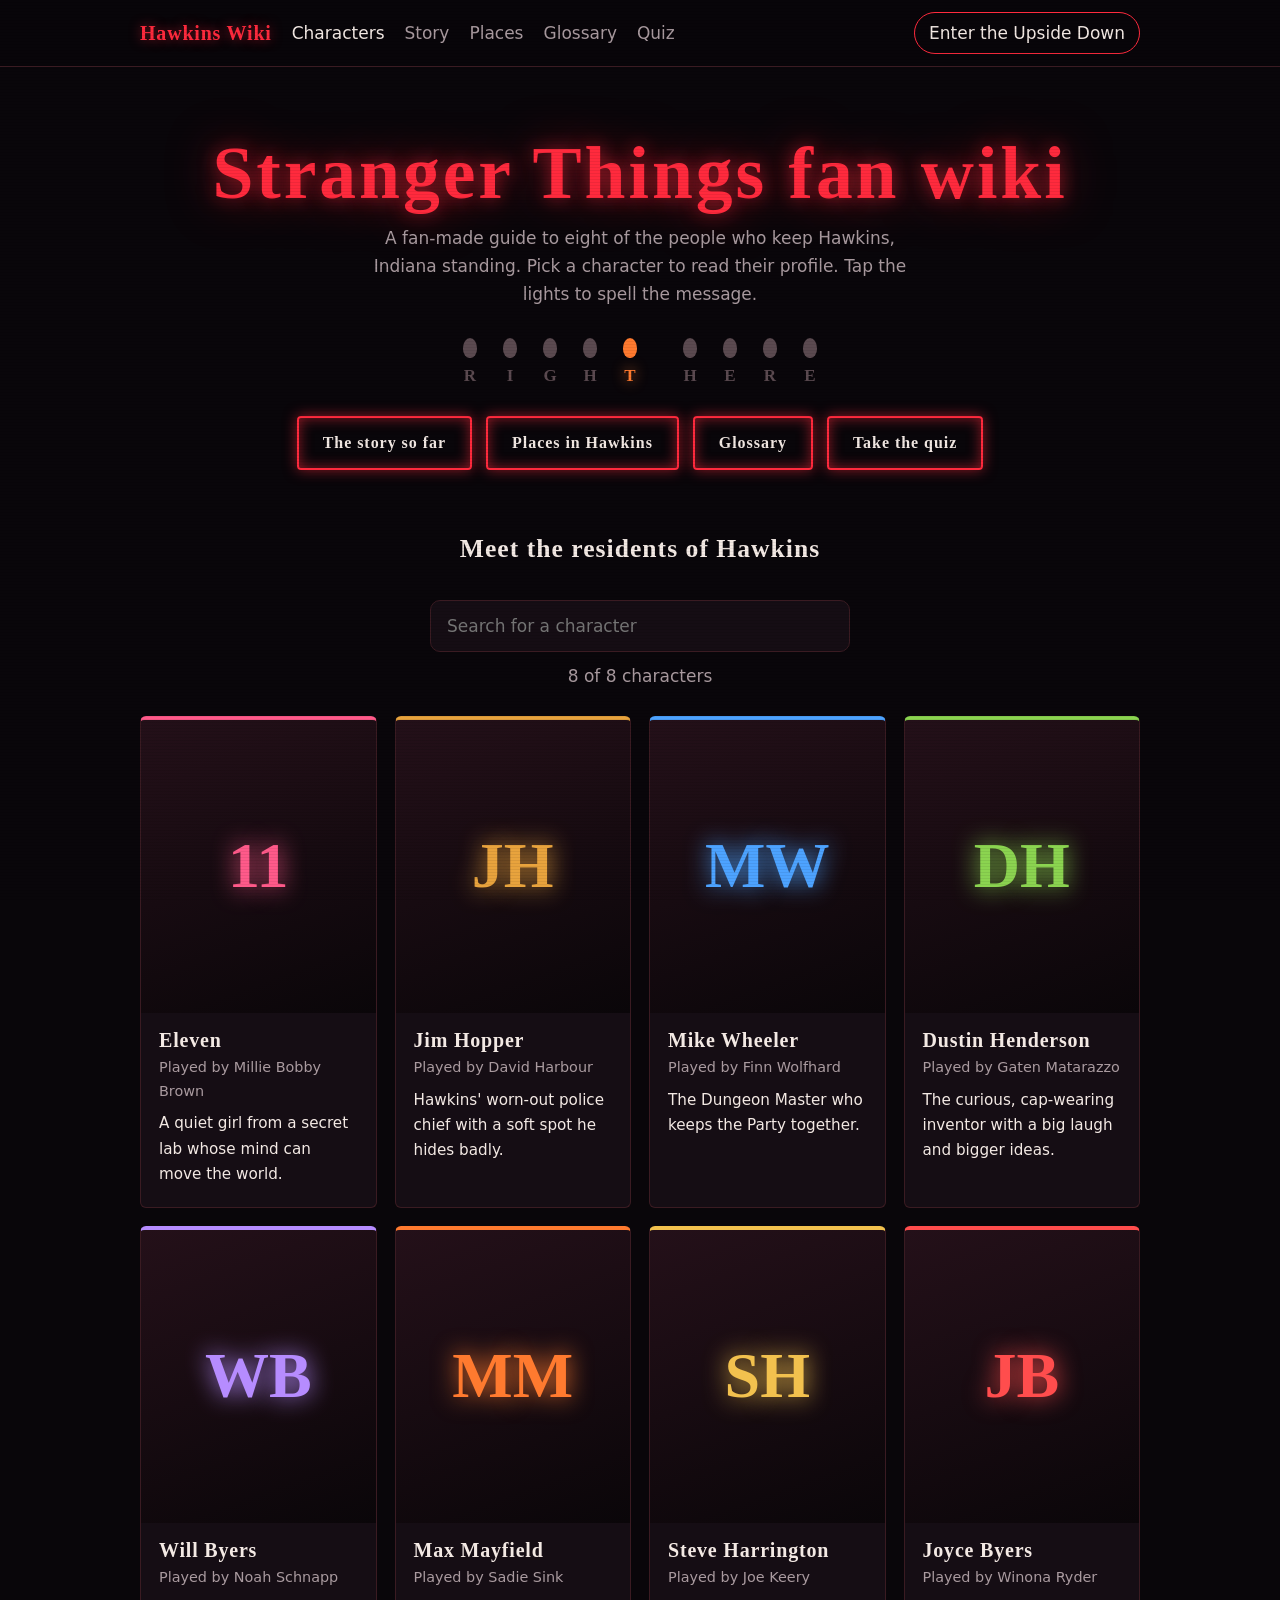
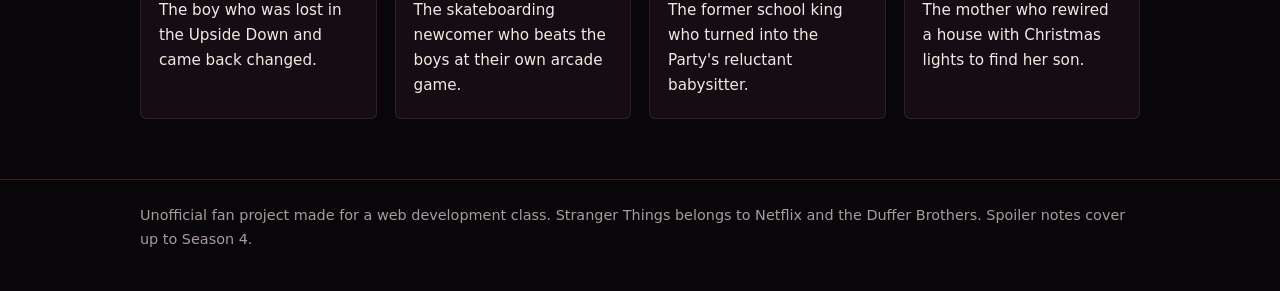
==== index.html @ 4630af84 "Add shared base files: home page, styles, scripts, README" ====
<!DOCTYPE html>

<html lang="en">

<head>
    <meta charset="UTF-8">
    <meta name="viewport" content="width=device-width, initial-scale=1">
    <title>Stranger Things fan wiki: Characters</title>
    <meta name="description" content="An unofficial fan wiki for Stranger Things: character profiles, story, places, glossary and a trivia quiz.">

    <link rel="icon" href="data:image/svg+xml,%3Csvg xmlns=%22http://www.w3.org/2000/svg%22 viewBox=%220 0 32 32%22%3E%3Ccircle cx=%2216%22 cy=%2216%22 r=%2212%22 fill=%22%23ff2a3d%22/%3E%3C/svg%3E">
    <link rel="stylesheet" href="css/style.css">
</head>

<body>

    <a class="skip" href="#main">Skip to content</a>

    <nav class="site-nav">
        <div class="wrap">

            <a class="brand" href="index.html">Hawkins Wiki</a>
            <a class="link" href="index.html" aria-current="page">Characters</a>
            <a class="link" href="story.html">Story</a>
            <a class="link" href="places.html">Places</a>
            <a class="link" href="glossary.html">Glossary</a>
            <a class="link" href="quiz.html">Quiz</a>

            <span class="spacer"></span>

            <button class="toggle" id="upsideToggle" type="button" aria-pressed="false">Enter the Upside Down</button>

        </div>
    </nav>

    <header class="hero wrap">

        <h1>Stranger Things fan wiki</h1>

        <p>A fan-made guide to eight of the people who keep Hawkins, Indiana standing. Pick a character to read their profile. Tap the lights to spell the message.</p>

        <div class="bulbs" id="bulbs" aria-label="Christmas lights spelling RIGHT HERE"></div>

        <div class="btn-row">
            <a class="btn" href="story.html">The story so far</a>
            <a class="btn" href="places.html">Places in Hawkins</a>
            <a class="btn" href="glossary.html">Glossary</a>
            <a class="btn" href="quiz.html">Take the quiz</a>
        </div>

    </header>

    <main class="wrap" id="main">

        <h2 class="section-title">Meet the residents of Hawkins</h2>

        <label for="search" class="sr-only">Search characters</label>

        <input class="search" id="search" type="search" placeholder="Search for a character" autocomplete="off">

        <p class="count" id="count" aria-live="polite">8 of 8 characters</p>

        <ul class="grid">

            <li data-name="Eleven">
                <a class="card" href="characters/eleven.html" style="--accent:#ff5a8a">

                    <div class="portrait">
                        <span class="ini" aria-hidden="true">11</span>
                        <img src="assets/characters/eleven.jpg" alt="Eleven" onerror="this.remove()">
                    </div>

                    <div class="info">
                        <h2>Eleven</h2>
                        <p class="by">Played by Millie Bobby Brown</p>
                        <p class="tag">A quiet girl from a secret lab whose mind can move the world.</p>
                    </div>

                </a>
            </li>

            <li data-name="Jim Hopper">
                <a class="card" href="characters/jim-hopper.html" style="--accent:#e8a33d">

                    <div class="portrait">
                        <span class="ini" aria-hidden="true">JH</span>
                        <img src="assets/characters/jim-hopper.jpg" alt="Jim Hopper" onerror="this.remove()">
                    </div>

                    <div class="info">
                        <h2>Jim Hopper</h2>
                        <p class="by">Played by David Harbour</p>
                        <p class="tag">Hawkins&#x27; worn-out police chief with a soft spot he hides badly.</p>
                    </div>

                </a>
            </li>

            <li data-name="Mike Wheeler">
                <a class="card" href="characters/mike.html" style="--accent:#4da3ff">

                    <div class="portrait">
                        <span class="ini" aria-hidden="true">MW</span>
                        <img src="assets/characters/mike.jpg" alt="Mike Wheeler" onerror="this.remove()">
                    </div>

                    <div class="info">
                        <h2>Mike Wheeler</h2>
                        <p class="by">Played by Finn Wolfhard</p>
                        <p class="tag">The Dungeon Master who keeps the Party together.</p>
                    </div>

                </a>
            </li>

            <li data-name="Dustin Henderson">
                <a class="card" href="characters/dustin.html" style="--accent:#8bd450">

                    <div class="portrait">
                        <span class="ini" aria-hidden="true">DH</span>
                        <img src="assets/characters/dustin.jpg" alt="Dustin Henderson" onerror="this.remove()">
                    </div>

                    <div class="info">
                        <h2>Dustin Henderson</h2>
                        <p class="by">Played by Gaten Matarazzo</p>
                        <p class="tag">The curious, cap-wearing inventor with a big laugh and bigger ideas.</p>
                    </div>

                </a>
            </li>

            <li data-name="Will Byers">
                <a class="card" href="characters/will.html" style="--accent:#b68cff">

                    <div class="portrait">
                        <span class="ini" aria-hidden="true">WB</span>
                        <img src="assets/characters/will.jpg" alt="Will Byers" onerror="this.remove()">
                    </div>

                    <div class="info">
                        <h2>Will Byers</h2>
                        <p class="by">Played by Noah Schnapp</p>
                        <p class="tag">The boy who was lost in the Upside Down and came back changed.</p>
                    </div>

                </a>
            </li>

            <li data-name="Max Mayfield">
                <a class="card" href="characters/max.html" style="--accent:#ff7a2f">

                    <div class="portrait">
                        <span class="ini" aria-hidden="true">MM</span>
                        <img src="assets/characters/max.jpg" alt="Max Mayfield" onerror="this.remove()">
                    </div>

                    <div class="info">
                        <h2>Max Mayfield</h2>
                        <p class="by">Played by Sadie Sink</p>
                        <p class="tag">The skateboarding newcomer who beats the boys at their own arcade game.</p>
                    </div>

                </a>
            </li>

            <li data-name="Steve Harrington">
                <a class="card" href="characters/steve.html" style="--accent:#f2c14e">

                    <div class="portrait">
                        <span class="ini" aria-hidden="true">SH</span>
                        <img src="assets/characters/steve.jpg" alt="Steve Harrington" onerror="this.remove()">
                    </div>

                    <div class="info">
                        <h2>Steve Harrington</h2>
                        <p class="by">Played by Joe Keery</p>
                        <p class="tag">The former school king who turned into the Party&#x27;s reluctant babysitter.</p>
                    </div>

                </a>
            </li>

            <li data-name="Joyce Byers">
                <a class="card" href="characters/joyce.html" style="--accent:#ff4d4d">

                    <div class="portrait">
                        <span class="ini" aria-hidden="true">JB</span>
                        <img src="assets/characters/joyce.jpg" alt="Joyce Byers" onerror="this.remove()">
                    </div>

                    <div class="info">
                        <h2>Joyce Byers</h2>
                        <p class="by">Played by Winona Ryder</p>
                        <p class="tag">The mother who rewired a house with Christmas lights to find her son.</p>
                    </div>

                </a>
            </li>

        </ul>

    </main>

    <footer>
        <div class="wrap">
            Unofficial fan project made for a web development class. Stranger Things belongs to Netflix and the Duffer Brothers. Spoiler notes cover up to Season 4.
        </div>
    </footer>

    <script src="js/main.js"></script>

</body>

</html>
---- css/style.css ----
:root {
    --bg: #09060a;
    --panel: #150d14;
    --ink: #f3e9e4;
    --muted: #a99a9f;
    --red: #ff2a3d;
    --glow: rgba(255, 42, 61, .55);
    --line: #3a1b22;
    --accent: #ff2a3d;
}

body.upside {
    --bg: #050b14;
    --panel: #0b1626;
    --ink: #dce9f7;
    --muted: #8aa0b8;
    --red: #4ea1ff;
    --glow: rgba(78, 161, 255, .5);
    --line: #17314f;
}

* {
    box-sizing: border-box;
}

html {
    scroll-behavior: smooth;
}

body {
    margin: 0;
    background: var(--bg);
    color: var(--ink);
    font: 17px/1.65 "Segoe UI", system-ui, sans-serif;
    transition: background .4s;
    position: relative;
}

/* Background logo */
body::before {
    content: "";
    position: fixed;
    background-image: url("../assets/stranger-things-logo.png");
    background-repeat: no-repeat;
    background-position: center;
    background-size: contain;
    opacity: 0.08;
    width: 400px;
    height: 400px;
    top: 50%;
    left: 50%;
    transform: translate(-50%, -50%);
    pointer-events: none;
    z-index: -1;
}

a {
    color: var(--ink);
}

a:focus-visible,
button:focus-visible,
input:focus-visible,
summary:focus-visible {
    outline: 3px solid var(--red);
    outline-offset: 3px;
}

.wrap {
    max-width: 1040px;
    margin: 0 auto;
    padding: 0 20px;
}

h1,
h2,
h3,
.brand {
    font-family: "Bodoni MT", Didot, "Playfair Display", Georgia, serif;
    font-weight: 700;
    letter-spacing: .04em;
    line-height: 1.15;
}

.site-nav {
    position: sticky;
    top: 0;
    z-index: 5;
    background: rgba(9, 6, 10, .92);
    border-bottom: 1px solid var(--line);
    backdrop-filter: blur(6px);
}

body.upside .site-nav {
    background: rgba(5, 11, 20, .92);
}

.site-nav .wrap {
    display: flex;
    align-items: center;
    gap: 20px;
    padding-top: 12px;
    padding-bottom: 12px;
    flex-wrap: wrap;
}

.brand {
    color: var(--red);
    text-decoration: none;
    font-size: 1.25rem;
    text-shadow: 0 0 12px var(--glow);
}

.site-nav a.link {
    text-decoration: none;
    color: var(--muted);
}

.site-nav a.link:hover,
.site-nav a.link[aria-current] {
    color: var(--ink);
}

.spacer {
    flex: 1;
}

button {
    font: inherit;
    cursor: pointer;
}

.toggle {
    background: none;
    color: var(--ink);
    border: 1px solid var(--red);
    padding: 6px 14px;
    border-radius: 999px;
}

.toggle:hover {
    box-shadow: 0 0 14px var(--glow);
}

.hero {
    padding: 64px 0 28px;
    text-align: center;
}

.hero h1 {
    font-size: clamp(2.4rem, 8vw, 4.6rem);
    margin: 0 0 8px;
    color: var(--red);
    text-shadow: 0 0 18px var(--glow), 0 0 48px var(--glow);
    animation: flicker 5s infinite;
}

.hero p {
    max-width: 560px;
    margin: 0 auto;
    color: var(--muted);
}

@keyframes flicker {
    0%, 18%, 22%, 62%, 64%, 100% {
        opacity: 1;
    }

    20% {
        opacity: .35;
    }

    63% {
        opacity: .6;
    }
}

.bulbs {
    display: flex;
    justify-content: center;
    gap: 6px;
    flex-wrap: wrap;
    margin: 30px auto 0;
    max-width: 820px;
}

.bulb {
    width: 34px;
    text-align: center;
    font-family: Georgia, serif;
    font-weight: 700;
    color: #5b4a50;
    transition: color .15s, text-shadow .15s;
}

.bulb::before {
    content: "";
    display: block;
    width: 14px;
    height: 20px;
    margin: 0 auto 4px;
    border-radius: 50% 50% 45% 45%;
    background: currentColor;
}

.bulb.on {
    color: var(--c);
    text-shadow: 0 0 14px var(--c);
}

.bulb.gap {
    visibility: hidden;
    width: 14px;
}

.search {
    display: block;
    margin: 36px auto 10px;
    width: 100%;
    max-width: 420px;
    padding: 11px 16px;
    border-radius: 10px;
    border: 1px solid var(--line);
    background: var(--panel);
    color: var(--ink);
    font: inherit;
}

.count {
    text-align: center;
    color: var(--muted);
    margin: 0 0 26px;
}

.grid {
    display: grid;
    grid-template-columns: repeat(auto-fill, minmax(230px, 1fr));
    gap: 18px;
    padding: 0;
    margin: 0 0 60px;
    list-style: none;
}

.card {
    display: block;
    height: 100%;
    padding: 20px;
    background: var(--panel);
    border: 1px solid var(--line);
    border-top: 4px solid var(--accent);
    border-radius: 6px;
    text-decoration: none;
}

.card:hover {
    border-color: var(--accent);
}

.avatar {
    display: grid;
    place-items: center;
    width: 64px;
    height: 64px;
    border-radius: 50%;
    background: var(--accent);
    color: #120a0e;
    font: 700 1.35rem Georgia, serif;
    margin-bottom: 12px;
}

.card h2 {
    font-size: 1.25rem;
    margin: 0 0 4px;
}

.card .by {
    color: var(--muted);
    font-size: .9rem;
    margin: 0 0 8px;
}

.card .tag {
    margin: 0;
    font-size: .95rem;
}

.hidden {
    display: none;
}

.page-head {
    display: flex;
    gap: 22px;
    align-items: center;
    padding: 44px 0 18px;
    flex-wrap: wrap;
}

.page-head .avatar {
    width: 96px;
    height: 96px;
    font-size: 2rem;
    margin: 0;
    box-shadow: 0 0 26px var(--accent);
}

.page-head h1 {
    margin: 0;
    font-size: clamp(2rem, 6vw, 3.2rem);
}

.page-head p {
    margin: 4px 0 0;
    color: var(--muted);
    max-width: 520px;
}

.layout {
    display: grid;
    grid-template-columns: 1fr 300px;
    gap: 32px;
    align-items: start;
    padding-bottom: 30px;
}

.layout main {
    max-width: 62ch;
}

.layout h2 {
    font-size: 1.4rem;
    margin: 30px 0 8px;
    border-bottom: 1px solid var(--line);
    padding-bottom: 6px;
}

.layout h2:first-child {
    margin-top: 0;
}

.infobox {
    background: var(--panel);
    border: 1px solid var(--line);
    border-top: 4px solid var(--accent);
    border-radius: 6px;
    padding: 16px 18px;
}

.infobox h2 {
    margin: 0 0 10px;
    font-size: 1.1rem;
    border: 0;
}

.infobox dl {
    margin: 0;
}

.infobox dt {
    color: var(--muted);
    font-size: .85rem;
    margin-top: 10px;
}

.infobox dd {
    margin: 0;
}

details {
    background: var(--panel);
    border: 1px solid var(--line);
    border-radius: 6px;
    padding: 12px 16px;
    margin-top: 20px;
}

summary {
    cursor: pointer;
    font-weight: 600;
}

.pager {
    display: flex;
    justify-content: space-between;
    gap: 12px;
    margin: 30px 0 50px;
    flex-wrap: wrap;
}

.pager a {
    padding: 10px 16px;
    border: 1px solid var(--line);
    border-radius: 8px;
    text-decoration: none;
}

.pager a:hover {
    border-color: var(--accent);
}

footer {
    border-top: 1px solid var(--line);
    color: var(--muted);
    padding: 24px 0 40px;
    font-size: .9rem;
}

body::after {
    content: "";
    position: fixed;
    inset: 0;
    pointer-events: none;
    z-index: 50;
    opacity: .45;
    background: repeating-linear-gradient(
        0deg,
        rgba(0, 0, 0, .14) 0 1px,
        transparent 1px 3px
    );
}

.portrait {
    position: relative;
    display: grid;
    place-items: center;
    aspect-ratio: 3/4;
    overflow: hidden;
    border: 2px solid var(--accent);
    border-radius: 4px;
    background: linear-gradient(160deg, #241019, #0a0609);
}

.portrait .ini {
    font: 700 clamp(2.6rem, 9vw, 4rem) Georgia, serif;
    color: var(--accent);
    text-shadow: 0 0 24px var(--accent);
}

.portrait img {
    position: absolute;
    inset: 0;
    width: 100%;
    height: 100%;
    object-fit: cover;
}

.card {
    padding: 0;
    overflow: hidden;
    transition: transform .2s, box-shadow .2s;
}

.card:hover {
    transform: translateY(-4px);
    box-shadow: 0 0 26px var(--accent);
}

.card .portrait {
    aspect-ratio: 4/5;
    border: 0;
    border-radius: 0;
}

.card .info {
    padding: 16px 18px 20px;
}

.page-head .portrait {
    width: 150px;
    box-shadow: 0 0 26px var(--accent);
}

.btn {
    display: inline-block;
    padding: 12px 24px;
    border: 2px solid var(--red);
    border-radius: 4px;
    color: var(--ink);
    text-decoration: none;
    font-family: "Bodoni MT", Didot, Georgia, serif;
    font-weight: 700;
    letter-spacing: .06em;
    background: transparent;
    box-shadow: 0 0 14px var(--glow), inset 0 0 14px var(--glow);
    cursor: pointer;
    font-size: 1rem;
}

.btn:hover {
    background: var(--red);
    color: #fff;
}

.btn-row {
    display: flex;
    gap: 14px;
    justify-content: center;
    flex-wrap: wrap;
    margin: 26px 0;
}

.section-title {
    text-align: center;
    font-size: 1.6rem;
    margin: 10px 0 24px;
}

.timeline {
    border-left: 3px solid var(--red);
    padding-left: 22px;
    margin: 10px 0 30px;
    max-width: 70ch;
}

.timeline h2 {
    font-size: 1.3rem;
    margin: 26px 0 4px;
}

.timeline .when {
    color: var(--muted);
    margin: 0 0 6px;
}

.tiles {
    display: grid;
    grid-template-columns: repeat(auto-fill, minmax(280px, 1fr));
    gap: 18px;
    margin-bottom: 30px;
}

.tile {
    padding: 18px 20px;
    background: var(--panel);
    border: 1px solid var(--line);
    border-left: 4px solid var(--red);
    border-radius: 6px;
}

.tile h2 {
    font-size: 1.2rem;
    margin: 0 0 6px;
}

.tile p {
    margin: 0;
}

.quiz {
    max-width: 640px;
    margin: 0 auto 30px;
}

.quiz .q {
    font-size: 1.2rem;
    margin: 0 0 16px;
}

.quiz .opts {
    display: grid;
    gap: 10px;
}

.quiz .opts button {
    text-align: left;
    padding: 12px 16px;
    border: 1px solid var(--line);
    border-radius: 6px;
    background: var(--panel);
    color: var(--ink);
}

.quiz .opts button:hover:enabled {
    border-color: var(--red);
}

.quiz .opts .right {
    border-color: #5fd068;
    background: rgba(95, 208, 104, .15);
}

.quiz .opts .wrong {
    border-color: var(--red);
    background: rgba(255, 42, 61, .15);
}

.quiz .msg {
    min-height: 1.6em;
    color: var(--muted);
}

.quiz .progress {
    color: var(--muted);
    margin: 0 0 6px;
}

.skip {
    position: absolute;
    left: -999px;
    top: 8px;
}

.skip:focus {
    left: 10px;
    z-index: 100;
    background: var(--red);
    color: #fff;
    padding: 8px 14px;
    border-radius: 4px;
}

.sr-only {
    position: absolute;
    width: 1px;
    height: 1px;
    overflow: hidden;
    clip: rect(0 0 0 0);
    white-space: nowrap;
}

@media (max-width: 760px) {
    .layout {
        grid-template-columns: 1fr;
    }
}

@media (prefers-reduced-motion: reduce) {
    .hero h1 {
        animation: none;
    }

    html {
        scroll-behavior: auto;
    }
}
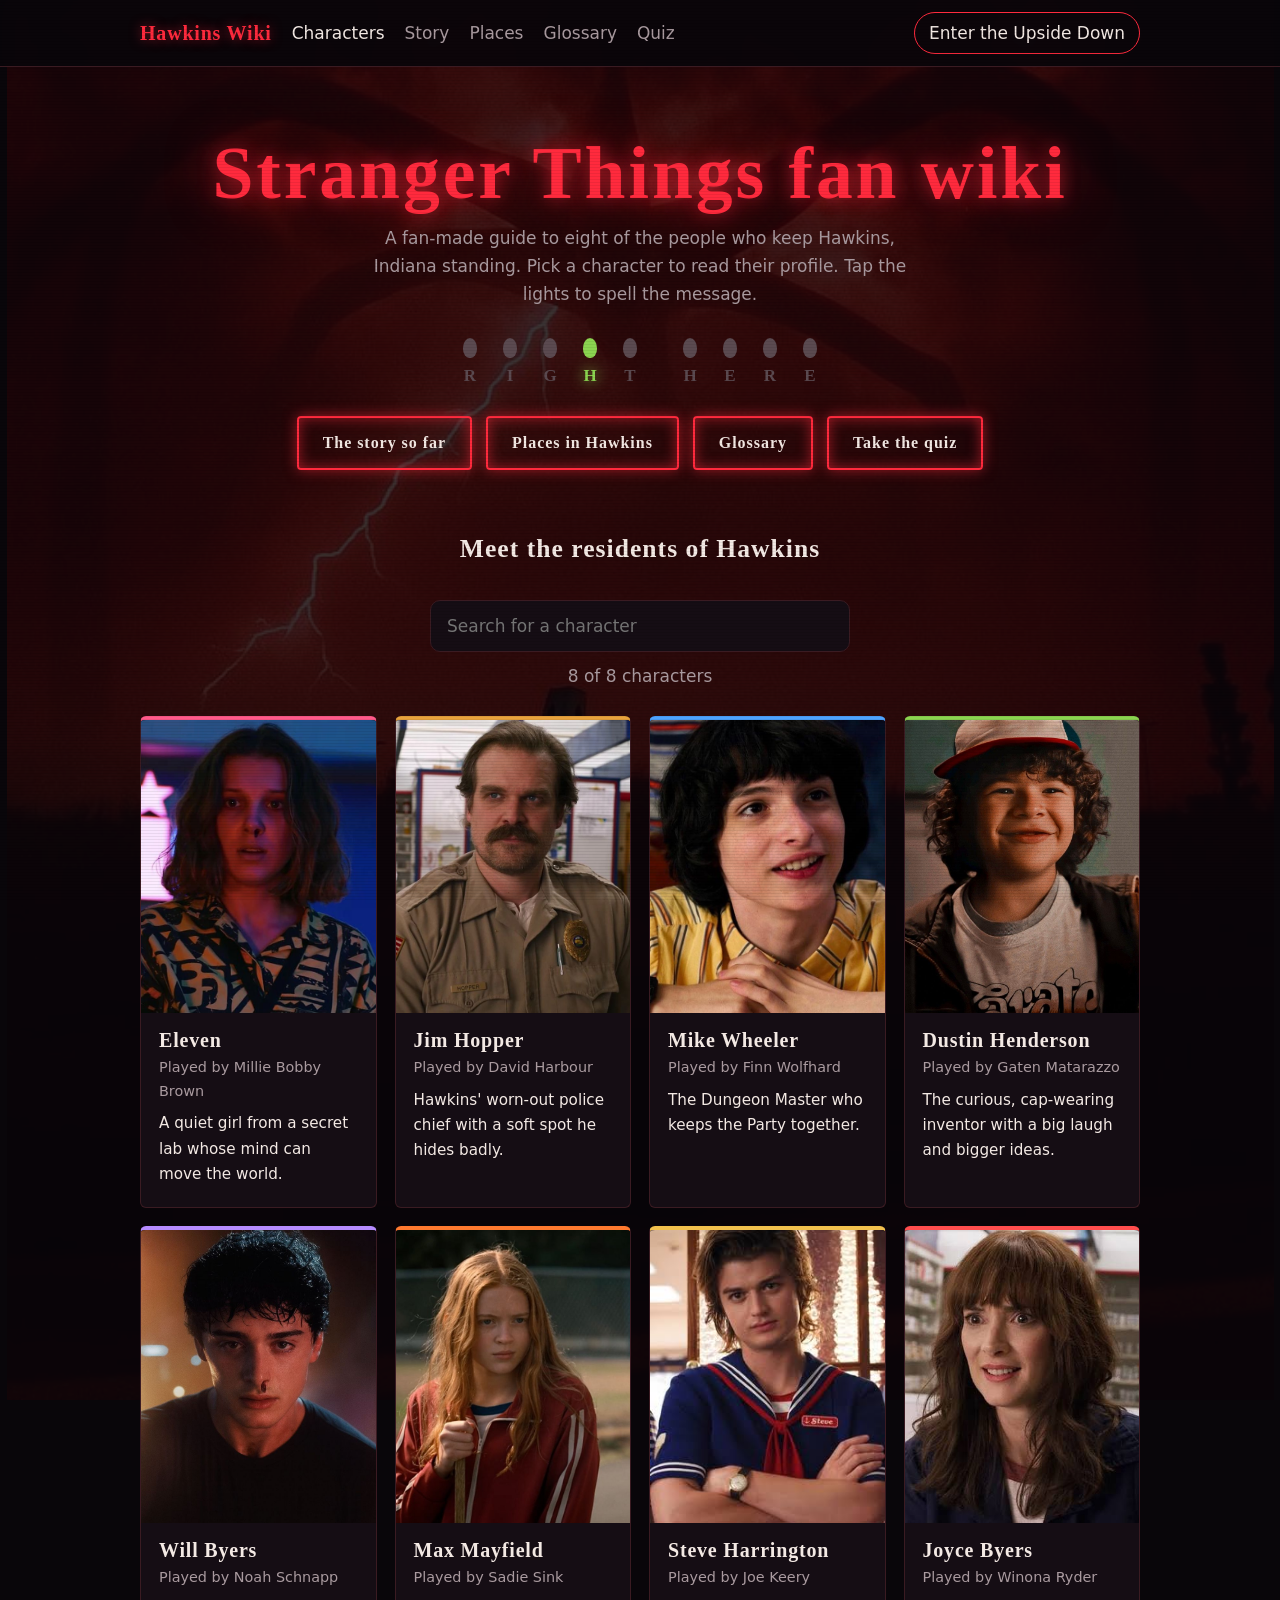
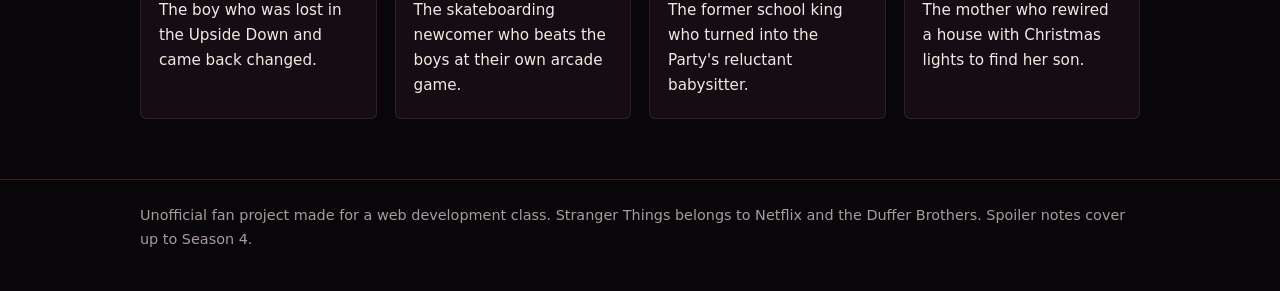
==== commit 5e0a0b65: "Add character icons" ====
--- a/index.html
+++ b/index.html
@@ -5,7 +5,7 @@
 <head>
     <meta charset="UTF-8">
     <meta name="viewport" content="width=device-width, initial-scale=1">
-    <title>Stranger Things fan wiki: Characters</title>
+    <title>Stranger Things: Characters</title>
     <meta name="description" content="An unofficial fan wiki for Stranger Things: character profiles, story, places, glossary and a trivia quiz.">
 
     <link rel="icon" href="data:image/svg+xml,%3Csvg xmlns=%22http://www.w3.org/2000/svg%22 viewBox=%220 0 32 32%22%3E%3Ccircle cx=%2216%22 cy=%2216%22 r=%2212%22 fill=%22%23ff2a3d%22/%3E%3C/svg%3E">
--- a/css/style.css
+++ b/css/style.css
@@ -36,17 +36,16 @@
     position: relative;
 }
 
-/* Background logo */
 body::before {
     content: "";
     position: fixed;
-    background-image: url("../assets/stranger-things-logo.png");
+    background-image: url("../assets/characters/stranger-things-logo.png");
     background-repeat: no-repeat;
     background-position: center;
     background-size: contain;
-    opacity: 0.08;
-    width: 400px;
-    height: 400px;
+    opacity: 0.20;
+    width: 5300px;
+    height: 1900px;
     top: 50%;
     left: 50%;
     transform: translate(-50%, -50%);
@@ -632,4 +631,4 @@
     html {
         scroll-behavior: auto;
     }
-}+}
